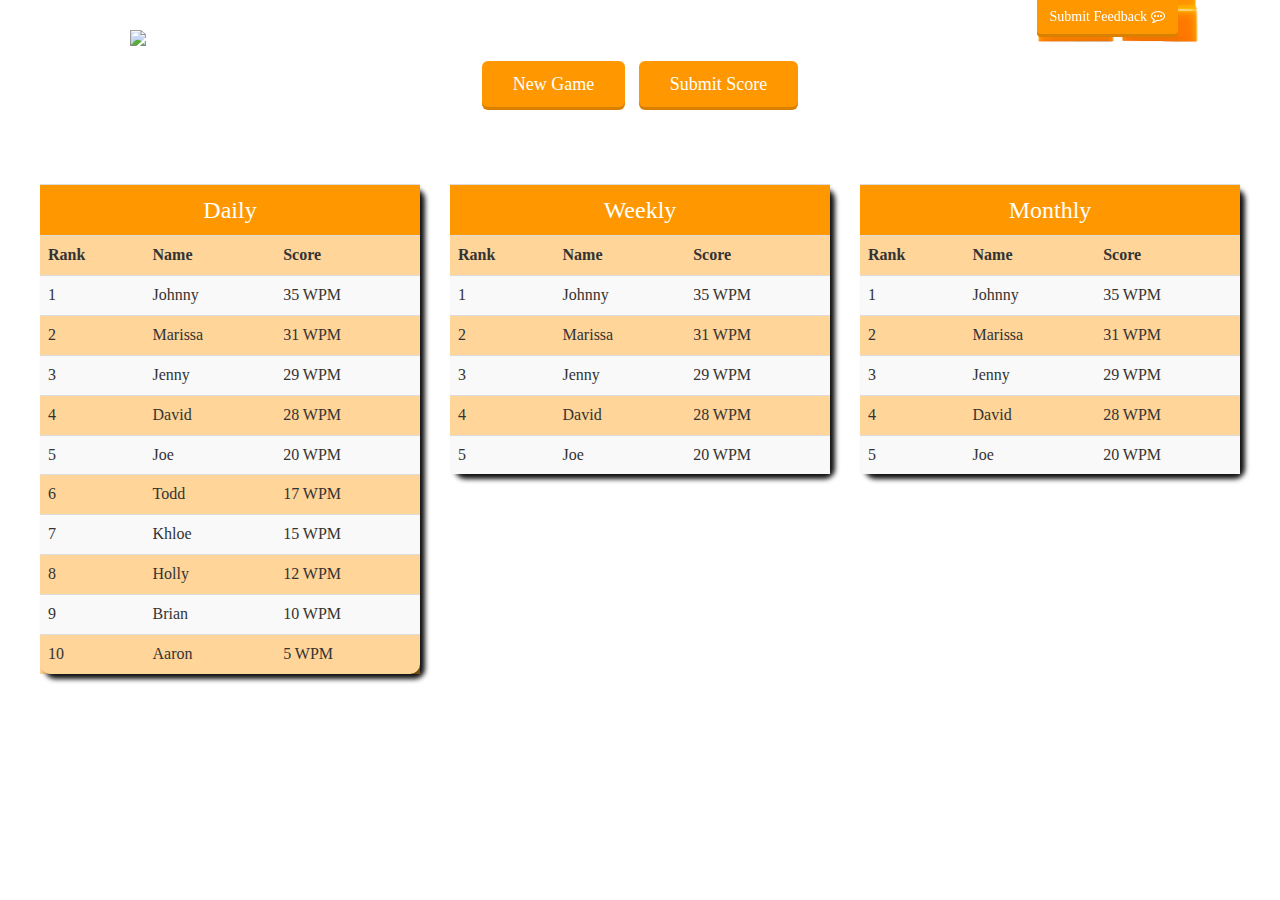
==== index.html @ df3e0a93 "Directory clean up." ====
<!DOCTYPE html>
<html>
<head>
  <title>Type Assist</title>
  <script src="http://code.jquery.com/jquery-2.1.4.min.js"></script>
  <script src="https://maxcdn.bootstrapcdn.com/bootstrap/3.3.5/js/bootstrap.min.js"></script>
  <link rel="stylesheet" href="https://maxcdn.bootstrapcdn.com/bootstrap/3.3.5/css/bootstrap.min.css">
  <link rel="stylesheet" href="css/style.css">
  <link href='https://fonts.googleapis.com/css?family=Roboto|Roboto+Slab' rel='stylesheet' type='text/css'>
  <link rel="stylesheet" href="https://maxcdn.bootstrapcdn.com/font-awesome/4.4.0/css/font-awesome.min.css">
</head>
<body>

  <button id="btn-feedback" class="btn btn-orange hidden-xs" data-toggle="modal" data-target="#feedback-modal" type="button">Submit Feedback <i class="fa fa-commenting-o"></i></button>
  <button id="btn-feedback" class="btn btn-sm btn-orange hidden-sm hidden-md hidden-lg hidden-xl" data-toggle="modal" data-target="#feedback-modal" type="button">Submit Feedback <i class="fa fa-commenting-o"></i></button>

  <div id="game-screen" class="container-fluid">
    <div class="row helper-holder">
      <div class="col-xs-8 col-xs-offset-1">
        <img class="img-responsive center-block" src="images/game-console.png">
      </div>
      <div id="lego-helper" class="col-xs-4 bottom">
        <img class="img-responsive" src="images/lego-helper-help.png">
      </div>
    </div>

    <div class="row">
      <div class="col-xs-12 col-xs-offset-0 col-sm-10 col-sm-offset-1 text-center">
        <button class="btn btn-lg btn-orange btn-game hidden-xs">New Game</button>
        <button class="btn btn-lg btn-orange btn-game hidden-xs">Submit Score</button>
        <button class="btn btn-sm btn-orange hidden-sm hidden-md hidden-lg hidden-xl">New Game</button>
        <button class="btn btn-sm btn-orange hidden-sm hidden-md hidden-lg hidden-xl">Submit Score</button>
        <button class="btn btn-sm btn-orange hidden-sm hidden-md hidden-lg hidden-xl">View High Scores</button>
      </div>
    </div>
  </div>

<!-- Leaderboards -->
  <div id="leaderboards" class="container-fluid hidden-xs">
    <div class="row">
      <div class="col-sm-4 hidden-xs">
        <table class="table table-striped rankings">
          <tr>
            <td class="timespan" colspan="3">Daily</td>
          </tr>
          <tr>
            <th>Rank</th>
            <th>Name</th>
            <th>Score</th>
          </tr>
          <tr>
            <td>1</td>
            <td>Johnny</td>
            <td>35 WPM</td>
          </tr>
          <tr>
            <td>2</td>
            <td>Marissa</td>
            <td>31 WPM</td>
          </tr>
          <tr>
            <td>3</td>
            <td>Jenny</td>
            <td>29 WPM</td>
          </tr>
          <tr>
            <td>4</td>
            <td>David</td>
            <td>28 WPM</td>
          </tr>
          <tr>
            <td>5</td>
            <td>Joe</td>
            <td>20 WPM</td>
          </tr>
          <tr>
            <td>6</td>
            <td>Todd</td>
            <td>17 WPM</td>
          </tr>
          <tr>
            <td>7</td>
            <td>Khloe</td>
            <td>15 WPM</td>
          </tr>
          <tr>
            <td>8</td>
            <td>Holly</td>
            <td>12 WPM</td>
          </tr>
          <tr>
            <td>9</td>
            <td>Brian</td>
            <td>10 WPM</td>
          </tr>
          <tr>
            <td>10</td>
            <td>Aaron</td>
            <td>5 WPM</td>
          </tr>
        </table>
      </div>
      <div class="col-sm-4 hidden-xs">
        <table class="table table-striped rankings">
          <tr>
            <td class="timespan" colspan="3">Weekly</td>
          </tr>
          <tr>
            <th>Rank</th>
            <th>Name</th>
            <th>Score</th>
          </tr>
          <tr>
            <td>1</td>
            <td>Johnny</td>
            <td>35 WPM</td>
          </tr>
          <tr>
            <td>2</td>
            <td>Marissa</td>
            <td>31 WPM</td>
          </tr>
          <tr>
            <td>3</td>
            <td>Jenny</td>
            <td>29 WPM</td>
          </tr>
          <tr>
            <td>4</td>
            <td>David</td>
            <td>28 WPM</td>
          </tr>
          <tr>
            <td>5</td>
            <td>Joe</td>
            <td>20 WPM</td>
          </tr>
        </table>
      </div>
      <div class="col-sm-4 hidden-xs">
        <table class="table table-striped rankings">
          <tr>
            <td class="timespan" colspan="3">Monthly</td>
          </tr>
          <tr>
            <th>Rank</th>
            <th>Name</th>
            <th>Score</th>
          </tr>
          <tr>
            <td>1</td>
            <td>Johnny</td>
            <td>35 WPM</td>
          </tr>
          <tr>
            <td>2</td>
            <td>Marissa</td>
            <td>31 WPM</td>
          </tr>
          <tr>
            <td>3</td>
            <td>Jenny</td>
            <td>29 WPM</td>
          </tr>
          <tr>
            <td>4</td>
            <td>David</td>
            <td>28 WPM</td>
          </tr>
          <tr>
            <td>5</td>
            <td>Joe</td>
            <td>20 WPM</td>
          </tr>
        </table>
      </div>
    </div>
  </div>
<!-- End of Leaderboards -->

<!-- Feedback Modal -->
  <div id="feedback-modal" class="modal fade" tabindex="-1">
    <div class="modal-dialog">
      <div class="modal-content">
        <div class="modal-header">
          <button class="close" data-dismiss="modal" type="button">&times;</button>
          <h3 class="modal-title">Thank you for helping us improve.</h3>
        </div>
        <div class="modal-body">
          <h4>We welcome all feedback and appreciate your contribution.</h4>
          <p>
            <form>
              <div class="form-group">
                <label for="name">Your name:</label>
                <input type="text" class="form-control" id="user-name" placeholder="Name">
              </div>
              <div class="form-group">
                <label for="email">Email address:</label>
                <input type="email" class="form-control" id="user-email" placeholder="example@gmail.com">
              </div>
              <div class="form-group">
                <label for="age">Child's age:</label>
                <input type="text" class="form-control" id="user-age" placeholder="">
              </div>
              <div class="form-group">
                <label for="comments">Comments:</label>
                <textarea class="form-control" id="user-comments" placeholder="Did you like our website?"></textarea>
              </div>
            </form>
          </p>
        </div>
        <div class="modal-footer">
          <button class="btn btn-orange" data-dismiss="modal" type="button">Close</button>
          <button id="feedback-submit" class="btn btn-orange" data-dismiss="modal" type="button">Submit Feedback</button>
        </div>
      </div>
    </div>
  </div>
<!-- End of Feedback Modal -->

</body>
</html>
---- css/style.css ----
body {
  /* background-color: rgba(255,151,0,.2); */
  background-image: url(images/school.png);
  font-family: 'Avenir Next' !important;
}

#btn-feedback {
  position: fixed;
  top: 0;
  right: 8%;
  margin: 0;
  border-top-right-radius: 0px;
  border-top-left-radius: 0px;
  z-index: 20;
}

#game-screen {
  margin: 30px 10px;
  max-width: 1600px;
}

.btn-orange {
  color: #fff !important;
  background-color: #ff9700;
  margin: 15px 5px;
  box-shadow: 0 3px 0 0 #d98000;
  outline: none !important;
}

.btn-orange:hover, .btn-orange:visited {
  color: #fff;
}

.btn-orange:active, .btn-orange:active {
  color: #fff;
  background: #ff9700;
  box-shadow: none;
  margin-bottom: -3px;
  margin-top: 3px;
}

.btn-game {
  padding-left: 30px;
  padding-right: 30px;
}

.helper-holder {
  position:relative;
}

#lego-helper {
  position:absolute;
  bottom: 20%;
  right: 0;
}

#leaderboards {
  border-top: 2px solid #fff;
  border-bottom: 2px solid #fff;
  padding: 30px 0;
  margin: 0 40px;
}

.rankings {
  border-radius: 10px;
  box-shadow: 5px 5px 5px #111;
  background-color: #fff;
}

th {
  font-size: 16px;
}

td {
  font-size: 16px;
}

.timespan {
  text-align: center;
  font-size: 24px;
  background-color: #ff9700;
  color: #fff;
}

.table-striped > tbody > tr:nth-of-type(odd) {

}

.table-striped > tbody > tr:nth-of-type(even) {
  background-color: rgba(255,151,0,.4);
}

#feedback-modal {
  margin-top: 15%;
}
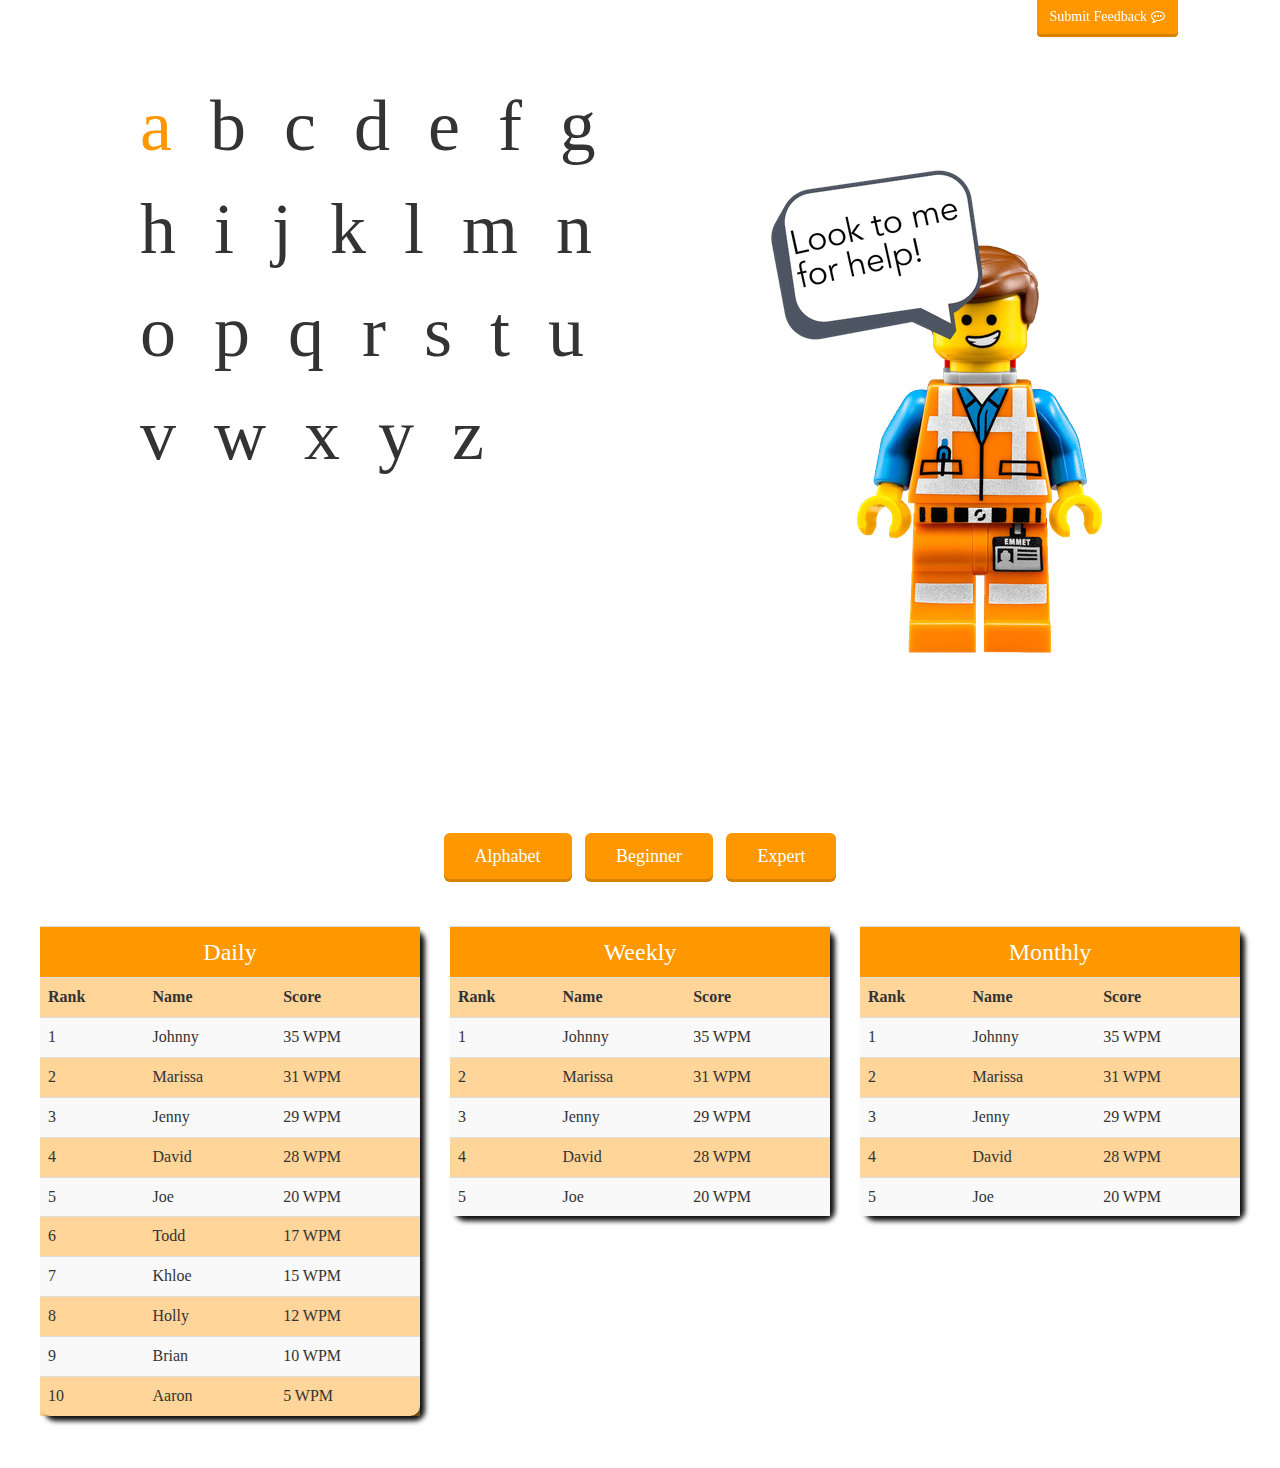
==== commit 6f3181f6: "Merged new index file and added buttons to select how difficult the test is." ====
--- a/index.html
+++ b/index.html
@@ -5,32 +5,39 @@
   <script src="http://code.jquery.com/jquery-2.1.4.min.js"></script>
   <script src="https://maxcdn.bootstrapcdn.com/bootstrap/3.3.5/js/bootstrap.min.js"></script>
   <link rel="stylesheet" href="https://maxcdn.bootstrapcdn.com/bootstrap/3.3.5/css/bootstrap.min.css">
-  <link rel="stylesheet" href="css/style.css">
+  <link rel="stylesheet" href="css/style2.css">
   <link href='https://fonts.googleapis.com/css?family=Roboto|Roboto+Slab' rel='stylesheet' type='text/css'>
   <link rel="stylesheet" href="https://maxcdn.bootstrapcdn.com/font-awesome/4.4.0/css/font-awesome.min.css">
 </head>
 <body>
 
   <button id="btn-feedback" class="btn btn-orange hidden-xs" data-toggle="modal" data-target="#feedback-modal" type="button">Submit Feedback <i class="fa fa-commenting-o"></i></button>
-  <button id="btn-feedback" class="btn btn-sm btn-orange hidden-sm hidden-md hidden-lg hidden-xl" data-toggle="modal" data-target="#feedback-modal" type="button">Submit Feedback <i class="fa fa-commenting-o"></i></button>
-
-  <div id="game-screen" class="container-fluid">
+  <button id="btn-feedback" class="btn btn-sm btn-orange hidden-sm hidden-md hidden-lg" data-toggle="modal" data-target="#feedback-modal" type="button">Submit Feedback <i class="fa fa-commenting-o"></i></button>
+
+  <div id="sorry" class="container-fluid hidden-sm hidden-md hidden-lg">
+    <div class="col-xs-8 col-xs-offset-2">
+      <img class="img-responsive" src="images/lego-helper.png">
+    </div>
+  </div>
+
+
+  <div class="container hidden-xs">
     <div class="row helper-holder">
-      <div class="col-xs-8 col-xs-offset-1">
-        <img class="img-responsive center-block" src="images/game-console.png">
-      </div>
-      <div id="lego-helper" class="col-xs-4 bottom">
-        <img class="img-responsive" src="images/lego-helper-help.png">
+      <div class="col-sm-10">
+        <div id="game-screen">
+          <p class="game-copy"><span class="current-letter">a</span> b c d e f g h i j k l m n o p q r s t u v w x y z</p>
+        </div>
+      </div>
+      <div id="lego-helper" class="col-sm-4 col-lg-5">
+        <img class="img-responsive" src="images/lego-helper.png">
       </div>
     </div>
 
     <div class="row">
       <div class="col-xs-12 col-xs-offset-0 col-sm-10 col-sm-offset-1 text-center">
-        <button class="btn btn-lg btn-orange btn-game hidden-xs">New Game</button>
-        <button class="btn btn-lg btn-orange btn-game hidden-xs">Submit Score</button>
-        <button class="btn btn-sm btn-orange hidden-sm hidden-md hidden-lg hidden-xl">New Game</button>
-        <button class="btn btn-sm btn-orange hidden-sm hidden-md hidden-lg hidden-xl">Submit Score</button>
-        <button class="btn btn-sm btn-orange hidden-sm hidden-md hidden-lg hidden-xl">View High Scores</button>
+        <button class="btn btn-lg btn-orange btn-game hidden-xs">Alphabet</button>
+        <button class="btn btn-lg btn-orange btn-game hidden-xs">Beginner</button>
+        <button class="btn btn-lg btn-orange btn-game hidden-xs">Expert</button>
       </div>
     </div>
   </div>
--- a/css/style2.css
+++ b/css/style2.css
@@ -0,0 +1,112 @@
+body {
+  /* background-color: rgba(255,151,0,.2); */
+  background-image: url(images/school.png);
+  font-family: 'Avenir Next' !important;
+}
+
+#sorry {
+  margin-top: 40px;
+}
+
+#btn-feedback {
+  position: fixed;
+  top: 0;
+  right: 8%;
+  margin: 0;
+  border-top-right-radius: 0px;
+  border-top-left-radius: 0px;
+  z-index: 20;
+}
+
+#game-screen {
+  background-image: url('images/game-screen.png') !important;
+  height: 768px;
+  width: 696px;
+  margin-top: 50px;
+}
+
+.game-copy {
+  letter-spacing: 10px;
+  width: 650px;
+  font-size: 72px;
+  padding: 25px 70px;
+}
+
+.current-letter {
+  color: #ff9700;
+}
+
+.btn-orange {
+  color: #fff !important;
+  background-color: #ff9700;
+  margin: 15px 5px;
+  box-shadow: 0 3px 0 0 #d98000;
+  outline: none !important;
+}
+
+.btn-orange:hover, .btn-orange:visited {
+  color: #fff;
+}
+
+.btn-orange:active, .btn-orange:active {
+  color: #fff;
+  background: #ff9700;
+  box-shadow: none;
+  margin-bottom: -3px;
+  margin-top: 3px;
+}
+
+.btn-game {
+  padding-left: 30px;
+  padding-right: 30px;
+}
+
+.helper-holder {
+  position:relative;
+}
+
+#lego-helper {
+  position:absolute;
+  bottom: 20%;
+  right: 0;
+}
+
+#leaderboards {
+  border-top: 2px solid #fff;
+  border-bottom: 2px solid #fff;
+  padding: 30px 0;
+  margin: 0 40px;
+}
+
+.rankings {
+  border-radius: 10px;
+  box-shadow: 5px 5px 5px #111;
+  background-color: #fff;
+}
+
+th {
+  font-size: 16px;
+}
+
+td {
+  font-size: 16px;
+}
+
+.timespan {
+  text-align: center;
+  font-size: 24px;
+  background-color: #ff9700;
+  color: #fff;
+}
+
+.table-striped > tbody > tr:nth-of-type(odd) {
+
+}
+
+.table-striped > tbody > tr:nth-of-type(even) {
+  background-color: rgba(255,151,0,.4);
+}
+
+#feedback-modal {
+  margin-top: 15%;
+}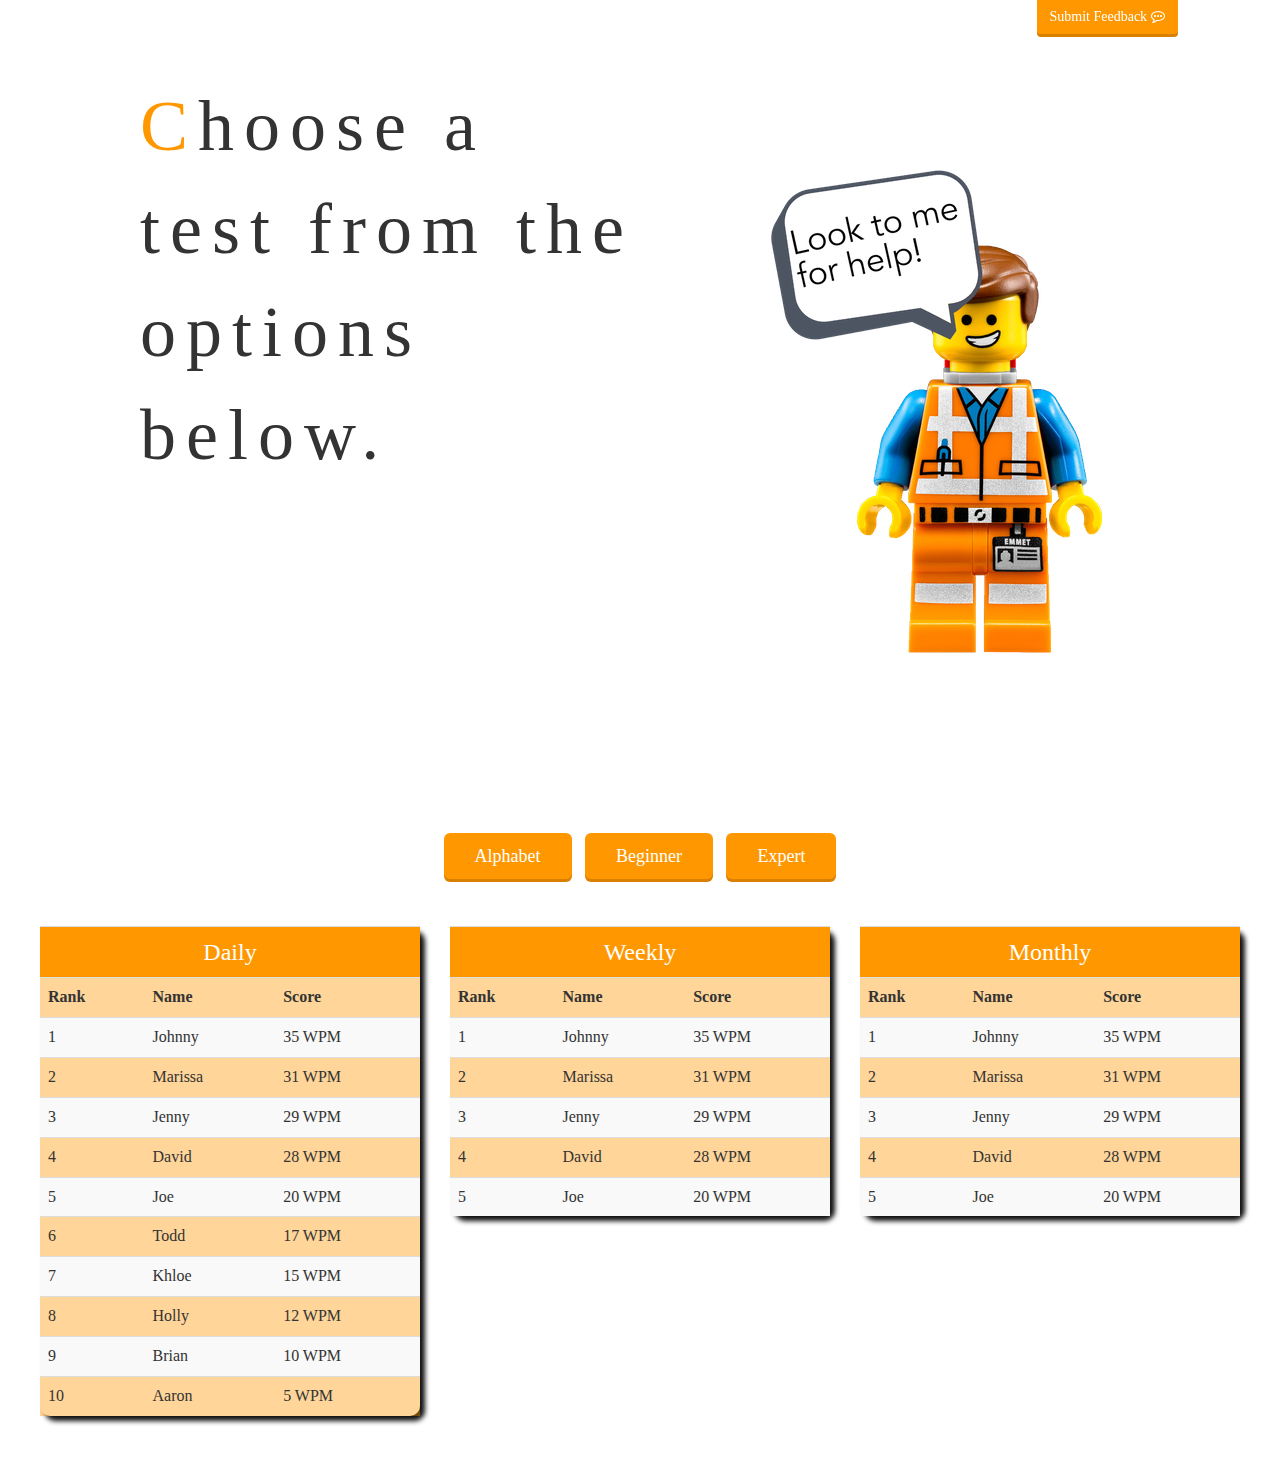
==== commit d6858c1a: "Updated starting text." ====
--- a/index.html
+++ b/index.html
@@ -25,7 +25,7 @@
     <div class="row helper-holder">
       <div class="col-sm-10">
         <div id="game-screen">
-          <p class="game-copy"><span class="current-letter">a</span> b c d e f g h i j k l m n o p q r s t u v w x y z</p>
+          <p class="game-copy"><span class="current-letter">C</span>hoose a test from the options below.</p>
         </div>
       </div>
       <div id="lego-helper" class="col-sm-4 col-lg-5">
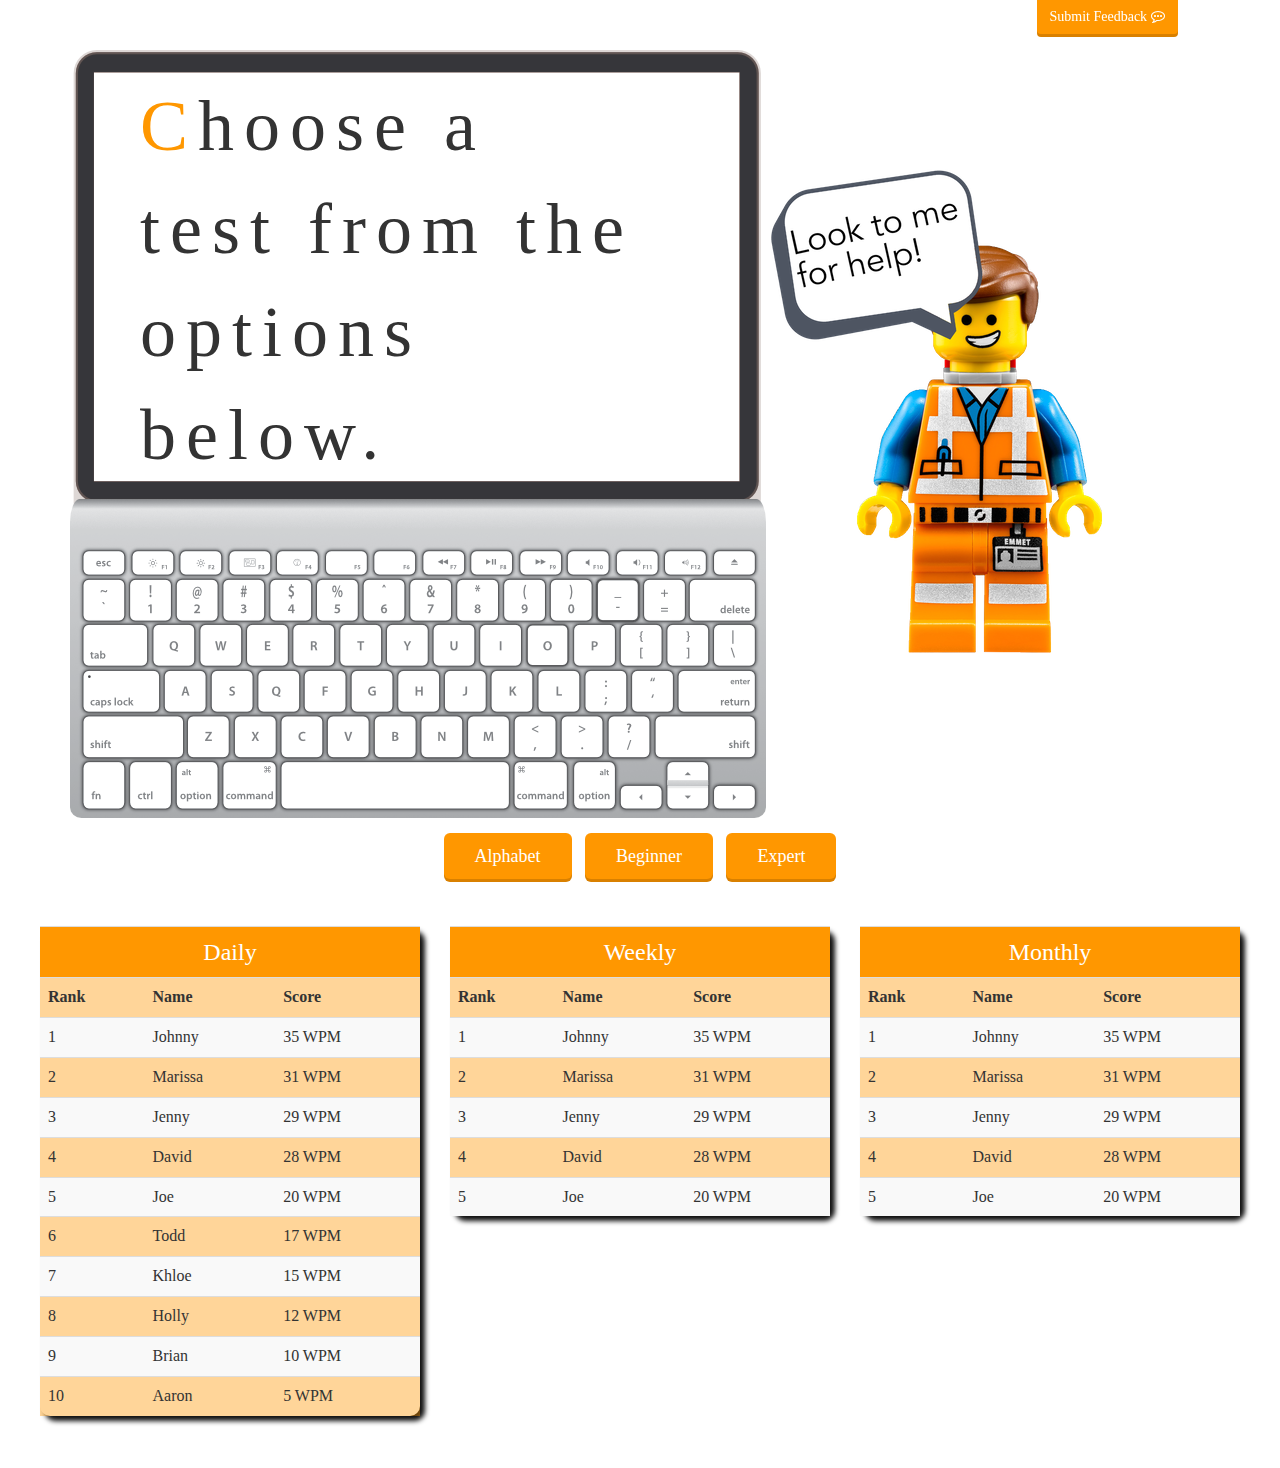
==== commit 167094a7: "Setting up Javascripts directory." ====
--- a/index.html
+++ b/index.html
@@ -5,7 +5,7 @@
   <script src="http://code.jquery.com/jquery-2.1.4.min.js"></script>
   <script src="https://maxcdn.bootstrapcdn.com/bootstrap/3.3.5/js/bootstrap.min.js"></script>
   <link rel="stylesheet" href="https://maxcdn.bootstrapcdn.com/bootstrap/3.3.5/css/bootstrap.min.css">
-  <link rel="stylesheet" href="css/style2.css">
+  <link rel="stylesheet" href="css/style.css">
   <link href='https://fonts.googleapis.com/css?family=Roboto|Roboto+Slab' rel='stylesheet' type='text/css'>
   <link rel="stylesheet" href="https://maxcdn.bootstrapcdn.com/font-awesome/4.4.0/css/font-awesome.min.css">
 </head>
@@ -25,7 +25,7 @@
     <div class="row helper-holder">
       <div class="col-sm-10">
         <div id="game-screen">
-          <p class="game-copy"><span class="current-letter">C</span>hoose a test from the options below.</p>
+          <p id="game-copy"><span class="current-letter">C</span>hoose a test from the options below.</p>
         </div>
       </div>
       <div id="lego-helper" class="col-sm-4 col-lg-5">
@@ -225,5 +225,6 @@
   </div>
 <!-- End of Feedback Modal -->
 
+<script src="scripts/app.js"></script>
 </body>
 </html>--- a/css/style.css
+++ b/css/style.css
@@ -0,0 +1,112 @@
+body {
+  /* background-color: rgba(255,151,0,.2); */
+  background-image: url(../images/school.png);
+  font-family: 'Avenir Next' !important;
+}
+
+#sorry {
+  margin-top: 40px;
+}
+
+#btn-feedback {
+  position: fixed;
+  top: 0;
+  right: 8%;
+  margin: 0;
+  border-top-right-radius: 0px;
+  border-top-left-radius: 0px;
+  z-index: 20;
+}
+
+#game-screen {
+  background-image: url('../images/game-screen.png') !important;
+  height: 768px;
+  width: 696px;
+  margin-top: 50px;
+}
+
+#game-copy {
+  letter-spacing: 10px;
+  width: 650px;
+  font-size: 72px;
+  padding: 25px 70px;
+}
+
+.current-letter {
+  color: #ff9700;
+}
+
+.btn-orange {
+  color: #fff !important;
+  background-color: #ff9700;
+  margin: 15px 5px;
+  box-shadow: 0 3px 0 0 #d98000;
+  outline: none !important;
+}
+
+.btn-orange:hover, .btn-orange:visited {
+  color: #fff;
+}
+
+.btn-orange:active, .btn-orange:active {
+  color: #fff;
+  background: #ff9700;
+  box-shadow: none;
+  margin-bottom: -3px;
+  margin-top: 3px;
+}
+
+.btn-game {
+  padding-left: 30px;
+  padding-right: 30px;
+}
+
+.helper-holder {
+  position:relative;
+}
+
+#lego-helper {
+  position:absolute;
+  bottom: 20%;
+  right: 0;
+}
+
+#leaderboards {
+  border-top: 2px solid #fff;
+  border-bottom: 2px solid #fff;
+  padding: 30px 0;
+  margin: 0 40px;
+}
+
+.rankings {
+  border-radius: 10px;
+  box-shadow: 5px 5px 5px #111;
+  background-color: #fff;
+}
+
+th {
+  font-size: 16px;
+}
+
+td {
+  font-size: 16px;
+}
+
+.timespan {
+  text-align: center;
+  font-size: 24px;
+  background-color: #ff9700;
+  color: #fff;
+}
+
+.table-striped > tbody > tr:nth-of-type(odd) {
+
+}
+
+.table-striped > tbody > tr:nth-of-type(even) {
+  background-color: rgba(255,151,0,.4);
+}
+
+#feedback-modal {
+  margin-top: 15%;
+}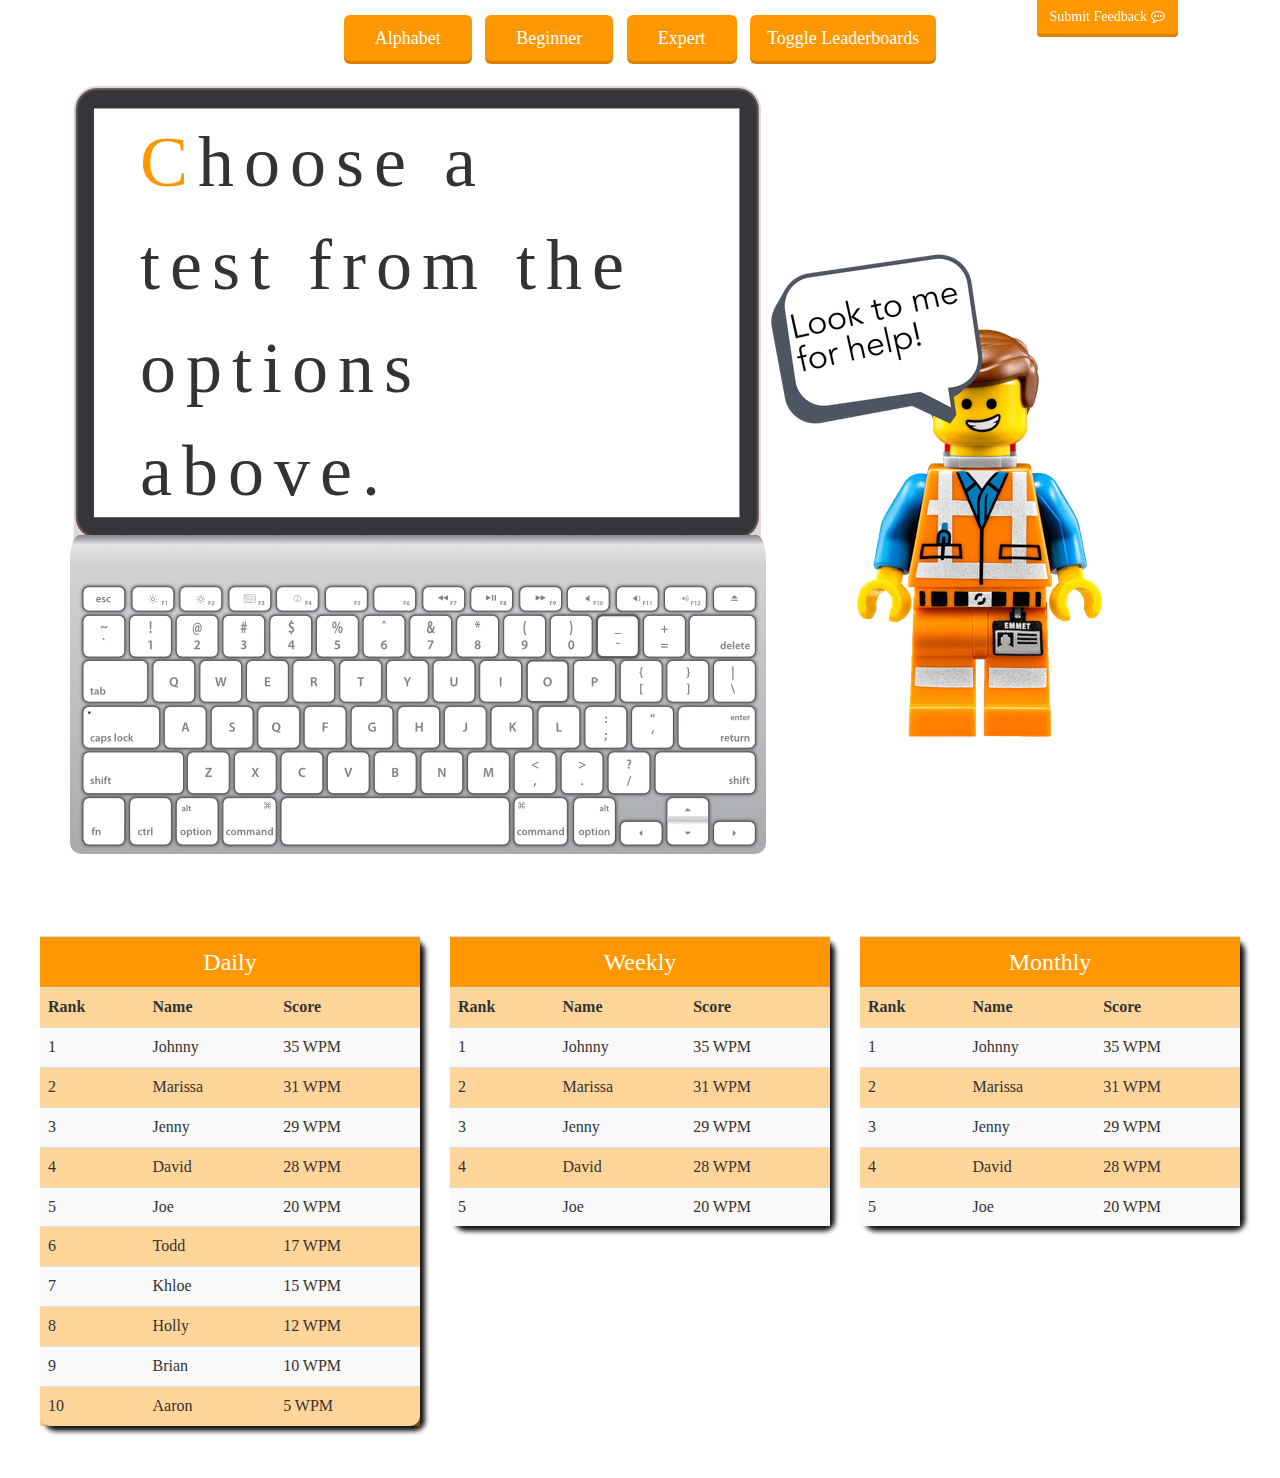
==== commit 39d5e179: "Moved game buttons to top of screen and created a functioning toggle leaderboard button." ====
--- a/index.html
+++ b/index.html
@@ -6,7 +6,6 @@
   <script src="https://maxcdn.bootstrapcdn.com/bootstrap/3.3.5/js/bootstrap.min.js"></script>
   <link rel="stylesheet" href="https://maxcdn.bootstrapcdn.com/bootstrap/3.3.5/css/bootstrap.min.css">
   <link rel="stylesheet" href="css/style.css">
-  <link href='https://fonts.googleapis.com/css?family=Roboto|Roboto+Slab' rel='stylesheet' type='text/css'>
   <link rel="stylesheet" href="https://maxcdn.bootstrapcdn.com/font-awesome/4.4.0/css/font-awesome.min.css">
 </head>
 <body>
@@ -19,25 +18,23 @@
       <img class="img-responsive" src="images/lego-helper.png">
     </div>
   </div>
-
-
   <div class="container hidden-xs">
+      <div class="row">
+      <div class="col-xs-12 col-xs-offset-0 col-sm-10 col-sm-offset-1 text-center">
+        <button id="alphabet" class="btn btn-lg btn-orange btn-game hidden-xs">Alphabet</button>
+        <button id="beginner" class="btn btn-lg btn-orange btn-game hidden-xs">Beginner</button>
+        <button id="expert" class="btn btn-lg btn-orange btn-game hidden-xs">Expert</button>
+        <button id="toggle-leaderboards" class="btn btn-lg btn-orange hidden-xs">Toggle Leaderboards</button>
+      </div>
+    </div>
     <div class="row helper-holder">
       <div class="col-sm-10">
         <div id="game-screen">
-          <p id="game-copy"><span class="current-letter">C</span>hoose a test from the options below.</p>
+          <p id="game-copy"><span class="highlight">C</span>hoose a test from the options above.</p>
         </div>
       </div>
       <div id="lego-helper" class="col-sm-4 col-lg-5">
         <img class="img-responsive" src="images/lego-helper.png">
-      </div>
-    </div>
-
-    <div class="row">
-      <div class="col-xs-12 col-xs-offset-0 col-sm-10 col-sm-offset-1 text-center">
-        <button class="btn btn-lg btn-orange btn-game hidden-xs">Alphabet</button>
-        <button class="btn btn-lg btn-orange btn-game hidden-xs">Beginner</button>
-        <button class="btn btn-lg btn-orange btn-game hidden-xs">Expert</button>
       </div>
     </div>
   </div>
--- a/css/style.css
+++ b/css/style.css
@@ -22,7 +22,8 @@
   background-image: url('../images/game-screen.png') !important;
   height: 768px;
   width: 696px;
-  margin-top: 50px;
+  margin-top: 10px;
+  margin-bottom: 50px;
 }
 
 #game-copy {
@@ -30,10 +31,6 @@
   width: 650px;
   font-size: 72px;
   padding: 25px 70px;
-}
-
-.current-letter {
-  color: #ff9700;
 }
 
 .btn-orange {
@@ -109,4 +106,13 @@
 
 #feedback-modal {
   margin-top: 15%;
+}
+
+.highlight {
+  color: #ff9700;
+}
+
+.highlightSpace {
+  border-left: 2px solid #ff9700;
+  letter-spacing: 8px;
 }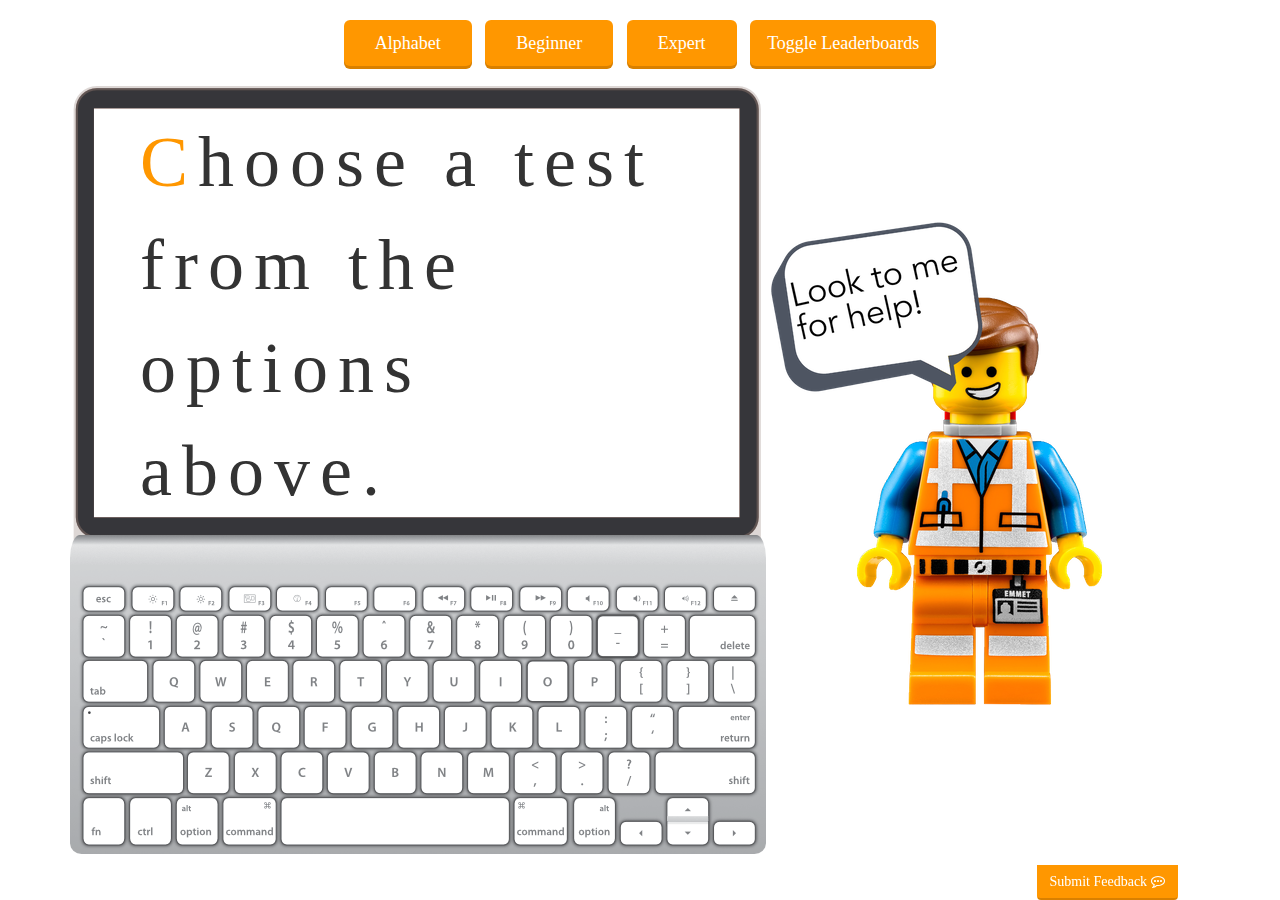
==== commit fb32448d: "Leaderboard appears on screen when game is done. #4" ====
--- a/index.html
+++ b/index.html
@@ -9,10 +9,8 @@
   <link rel="stylesheet" href="https://maxcdn.bootstrapcdn.com/font-awesome/4.4.0/css/font-awesome.min.css">
 </head>
 <body>
-
-  <button id="btn-feedback" class="btn btn-orange hidden-xs" data-toggle="modal" data-target="#feedback-modal" type="button">Submit Feedback <i class="fa fa-commenting-o"></i></button>
-  <button id="btn-feedback" class="btn btn-sm btn-orange hidden-sm hidden-md hidden-lg" data-toggle="modal" data-target="#feedback-modal" type="button">Submit Feedback <i class="fa fa-commenting-o"></i></button>
-
+  <button id="btn-feedback" class="btn btn-modal hidden-xs" data-toggle="modal" data-target="#feedback-modal" type="button">Submit Feedback <i class="fa fa-commenting-o"></i></button>
+  <button id="btn-feedback" class="btn btn-sm btn-modal hidden-sm hidden-md hidden-lg" data-toggle="modal" data-target="#feedback-modal" type="button">Submit Feedback <i class="fa fa-commenting-o"></i></button>
   <div id="sorry" class="container-fluid hidden-sm hidden-md hidden-lg">
     <div class="col-xs-8 col-xs-offset-2">
       <img class="img-responsive" src="images/lego-helper.png">
@@ -20,7 +18,7 @@
   </div>
   <div class="container hidden-xs">
       <div class="row">
-      <div class="col-xs-12 col-xs-offset-0 col-sm-10 col-sm-offset-1 text-center">
+      <div class="button-row col-xs-12 col-xs-offset-0 col-sm-12 text-center">
         <button id="alphabet" class="btn btn-lg btn-orange btn-game hidden-xs">Alphabet</button>
         <button id="beginner" class="btn btn-lg btn-orange btn-game hidden-xs">Beginner</button>
         <button id="expert" class="btn btn-lg btn-orange btn-game hidden-xs">Expert</button>
@@ -31,6 +29,53 @@
       <div class="col-sm-10">
         <div id="game-screen">
           <p id="game-copy"><span class="highlight">C</span>hoose a test from the options above.</p>
+          <div id="submit-score" class="hidden text-center">
+            <input id="highscore-name" type="text" placeholder="Your name">
+            <button id="highscore-btn" class="btn btn-orange">Submit Score</button>
+          </div>
+          <!-- Leaderboards -->
+          <div id="leaderboards" class="container-fluid hidden-xs hidden">
+            <div class="row">
+              <div class="col-sm-10 col-sm-offset-1 hidden-xs">
+                <table class="table table-striped rankings">
+                  <tr>
+                    <td class="timespan" colspan="3">Daily Rankings</td>
+                  </tr>
+                  <tr>
+                    <th>Rank</th>
+                    <th>Name</th>
+                    <th>Score</th>
+                  </tr>
+                  <tr>
+                    <td>1</td>
+                    <td id="rank1Name">Johnny</td>
+                    <td id="rank1Score">6</td>
+                  </tr>
+                  <tr>
+                    <td>2</td>
+                    <td id="rank2Name">Jessica</td>
+                    <td id="rank2Score">5</td>
+                  </tr>
+                  <tr>
+                    <td>3</td>
+                    <td id="rank3Name">Holly</td>
+                    <td id="rank3Score">4</td>
+                  </tr>
+                  <tr>
+                    <td>4</td>
+                    <td id="rank4Name">Greg</td>
+                    <td id="rank4Score">3</td>
+                  </tr>
+                  <tr>
+                    <td>5</td>
+                    <td id="rank5Name">Aaron</td>
+                    <td id="rank5Score">2</td>
+                  </tr>
+                </table>
+              </div>
+            </div>
+          </div>
+          <!-- End of Leaderboards -->
         </div>
       </div>
       <div id="lego-helper" class="col-sm-4 col-lg-5">
@@ -38,150 +83,6 @@
       </div>
     </div>
   </div>
-
-<!-- Leaderboards -->
-  <div id="leaderboards" class="container-fluid hidden-xs">
-    <div class="row">
-      <div class="col-sm-4 hidden-xs">
-        <table class="table table-striped rankings">
-          <tr>
-            <td class="timespan" colspan="3">Daily</td>
-          </tr>
-          <tr>
-            <th>Rank</th>
-            <th>Name</th>
-            <th>Score</th>
-          </tr>
-          <tr>
-            <td>1</td>
-            <td>Johnny</td>
-            <td>35 WPM</td>
-          </tr>
-          <tr>
-            <td>2</td>
-            <td>Marissa</td>
-            <td>31 WPM</td>
-          </tr>
-          <tr>
-            <td>3</td>
-            <td>Jenny</td>
-            <td>29 WPM</td>
-          </tr>
-          <tr>
-            <td>4</td>
-            <td>David</td>
-            <td>28 WPM</td>
-          </tr>
-          <tr>
-            <td>5</td>
-            <td>Joe</td>
-            <td>20 WPM</td>
-          </tr>
-          <tr>
-            <td>6</td>
-            <td>Todd</td>
-            <td>17 WPM</td>
-          </tr>
-          <tr>
-            <td>7</td>
-            <td>Khloe</td>
-            <td>15 WPM</td>
-          </tr>
-          <tr>
-            <td>8</td>
-            <td>Holly</td>
-            <td>12 WPM</td>
-          </tr>
-          <tr>
-            <td>9</td>
-            <td>Brian</td>
-            <td>10 WPM</td>
-          </tr>
-          <tr>
-            <td>10</td>
-            <td>Aaron</td>
-            <td>5 WPM</td>
-          </tr>
-        </table>
-      </div>
-      <div class="col-sm-4 hidden-xs">
-        <table class="table table-striped rankings">
-          <tr>
-            <td class="timespan" colspan="3">Weekly</td>
-          </tr>
-          <tr>
-            <th>Rank</th>
-            <th>Name</th>
-            <th>Score</th>
-          </tr>
-          <tr>
-            <td>1</td>
-            <td>Johnny</td>
-            <td>35 WPM</td>
-          </tr>
-          <tr>
-            <td>2</td>
-            <td>Marissa</td>
-            <td>31 WPM</td>
-          </tr>
-          <tr>
-            <td>3</td>
-            <td>Jenny</td>
-            <td>29 WPM</td>
-          </tr>
-          <tr>
-            <td>4</td>
-            <td>David</td>
-            <td>28 WPM</td>
-          </tr>
-          <tr>
-            <td>5</td>
-            <td>Joe</td>
-            <td>20 WPM</td>
-          </tr>
-        </table>
-      </div>
-      <div class="col-sm-4 hidden-xs">
-        <table class="table table-striped rankings">
-          <tr>
-            <td class="timespan" colspan="3">Monthly</td>
-          </tr>
-          <tr>
-            <th>Rank</th>
-            <th>Name</th>
-            <th>Score</th>
-          </tr>
-          <tr>
-            <td>1</td>
-            <td>Johnny</td>
-            <td>35 WPM</td>
-          </tr>
-          <tr>
-            <td>2</td>
-            <td>Marissa</td>
-            <td>31 WPM</td>
-          </tr>
-          <tr>
-            <td>3</td>
-            <td>Jenny</td>
-            <td>29 WPM</td>
-          </tr>
-          <tr>
-            <td>4</td>
-            <td>David</td>
-            <td>28 WPM</td>
-          </tr>
-          <tr>
-            <td>5</td>
-            <td>Joe</td>
-            <td>20 WPM</td>
-          </tr>
-        </table>
-      </div>
-    </div>
-  </div>
-<!-- End of Leaderboards -->
-
 <!-- Feedback Modal -->
   <div id="feedback-modal" class="modal fade" tabindex="-1">
     <div class="modal-dialog">
@@ -214,14 +115,13 @@
           </p>
         </div>
         <div class="modal-footer">
-          <button class="btn btn-orange" data-dismiss="modal" type="button">Close</button>
-          <button id="feedback-submit" class="btn btn-orange" data-dismiss="modal" type="button">Submit Feedback</button>
+          <button class="btn btn-modal" data-dismiss="modal" type="button">Close</button>
+          <button id="feedback-submit" class="btn btn-modal" data-dismiss="modal" type="button">Submit Feedback</button>
         </div>
       </div>
     </div>
   </div>
 <!-- End of Feedback Modal -->
-
 <script src="scripts/app.js"></script>
 </body>
 </html>--- a/css/style.css
+++ b/css/style.css
@@ -10,12 +10,18 @@
 
 #btn-feedback {
   position: fixed;
-  top: 0;
+  bottom: 0;
   right: 8%;
   margin: 0;
   border-top-right-radius: 0px;
   border-top-left-radius: 0px;
+  border-bottom: 2px solid #d98000;
   z-index: 20;
+}
+
+.button-row {
+  margin-top: 20px;
+  margin-bottom: 10px;
 }
 
 #game-screen {
@@ -23,20 +29,21 @@
   height: 768px;
   width: 696px;
   margin-top: 10px;
-  margin-bottom: 50px;
+  margin-bottom: 10px;
+  word-wrap: break-word;
 }
 
 #game-copy {
   letter-spacing: 10px;
   width: 650px;
   font-size: 72px;
-  padding: 25px 70px;
+  padding: 25px 25px 25px 70px;
 }
 
 .btn-orange {
   color: #fff !important;
   background-color: #ff9700;
-  margin: 15px 5px;
+  margin: 0px 5px;
   box-shadow: 0 3px 0 0 #d98000;
   outline: none !important;
 }
@@ -69,10 +76,7 @@
 }
 
 #leaderboards {
-  border-top: 2px solid #fff;
-  border-bottom: 2px solid #fff;
-  padding: 30px 0;
-  margin: 0 40px;
+  padding-top: 75px;
 }
 
 .rankings {
@@ -105,7 +109,24 @@
 }
 
 #feedback-modal {
-  margin-top: 15%;
+  margin-top: 10%;
+}
+
+.btn-modal {
+  color: #fff !important;
+  background-color: #ff9700;
+  margin: 0;
+  outline: none !important;
+}
+
+.btn-modal:hover, .btn-modal:visited {
+  color: #fff;
+}
+
+.btn-modal:active, .btn-modal:active {
+  color: #fff;
+  background: #ff9700;
+  box-shadow: none;
 }
 
 .highlight {
@@ -115,4 +136,14 @@
 .highlightSpace {
   border-left: 2px solid #ff9700;
   letter-spacing: 8px;
+}
+
+.footer {
+  margin-bottom: 20px;
+}
+
+.finishMessage {
+  font-size: 48px !important;
+  text-align: center;
+  padding-top: 50px !important;
 }